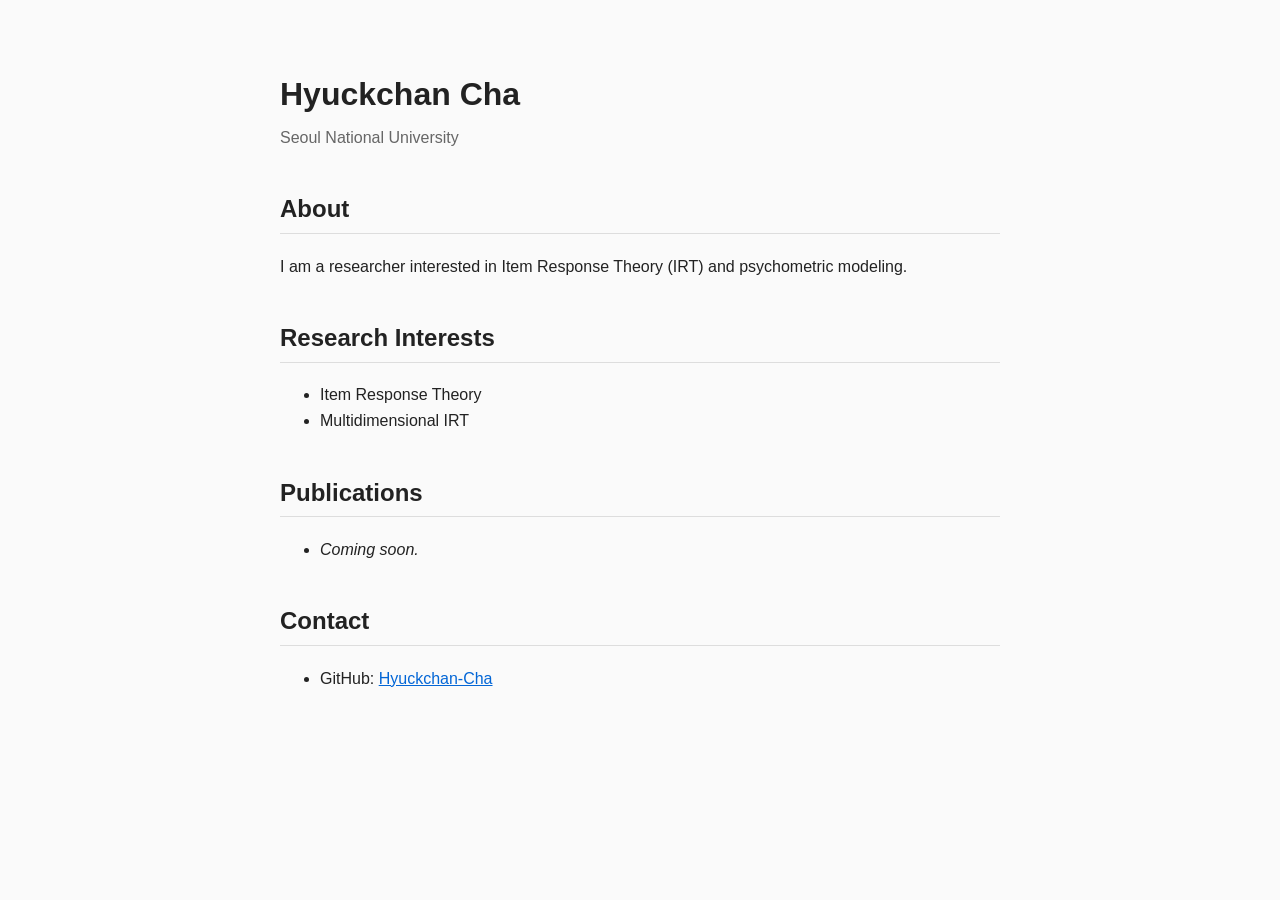
==== index.html @ 54b14a80 "Add first homepage" ====
<!DOCTYPE html>
<html lang="ko">
<head>
  <meta charset="UTF-8">
  <meta name="viewport" content="width=device-width, initial-scale=1.0">
  <title>Hyuckchan Cha</title>
  <link rel="stylesheet" href="style.css">
</head>
<body>
  <main>
    <header>
      <h1>Hyuckchan Cha</h1>
      <p class="affiliation">Seoul National University</p>
    </header>

    <section>
      <h2>About</h2>
      <p>
        <!-- TODO: 자기소개를 1~3문장으로 적어주세요 -->
        I am a researcher interested in Item Response Theory (IRT) and psychometric modeling.
      </p>
    </section>

    <section>
      <h2>Research Interests</h2>
      <ul>
        <li>Item Response Theory</li>
        <li>Multidimensional IRT</li>
        <!-- TODO: 관심 분야를 추가/수정하세요 -->
      </ul>
    </section>

    <section>
      <h2>Publications</h2>
      <ul>
        <!-- TODO: 논문을 아래 형식으로 추가하세요 -->
        <li><em>Coming soon.</em></li>
      </ul>
    </section>

    <section>
      <h2>Contact</h2>
      <ul>
        <li>GitHub: <a href="https://github.com/Hyuckchan-Cha">Hyuckchan-Cha</a></li>
        <!-- TODO: 공개해도 되는 연락처만 추가하세요 -->
      </ul>
    </section>
  </main>
</body>
</html>
---- style.css ----
body {
  margin: 0;
  background: #fafafa;
  color: #222;
  font-family: -apple-system, "Segoe UI", "Apple SD Gothic Neo", "Malgun Gothic", sans-serif;
  line-height: 1.6;
}

main {
  max-width: 720px;
  margin: 0 auto;
  padding: 48px 16px;
}

h1 {
  margin-bottom: 0;
}

.affiliation {
  margin-top: 4px;
  color: #666;
}

h2 {
  border-bottom: 1px solid #ddd;
  padding-bottom: 4px;
  margin-top: 40px;
}

a {
  color: #0366d6;
}
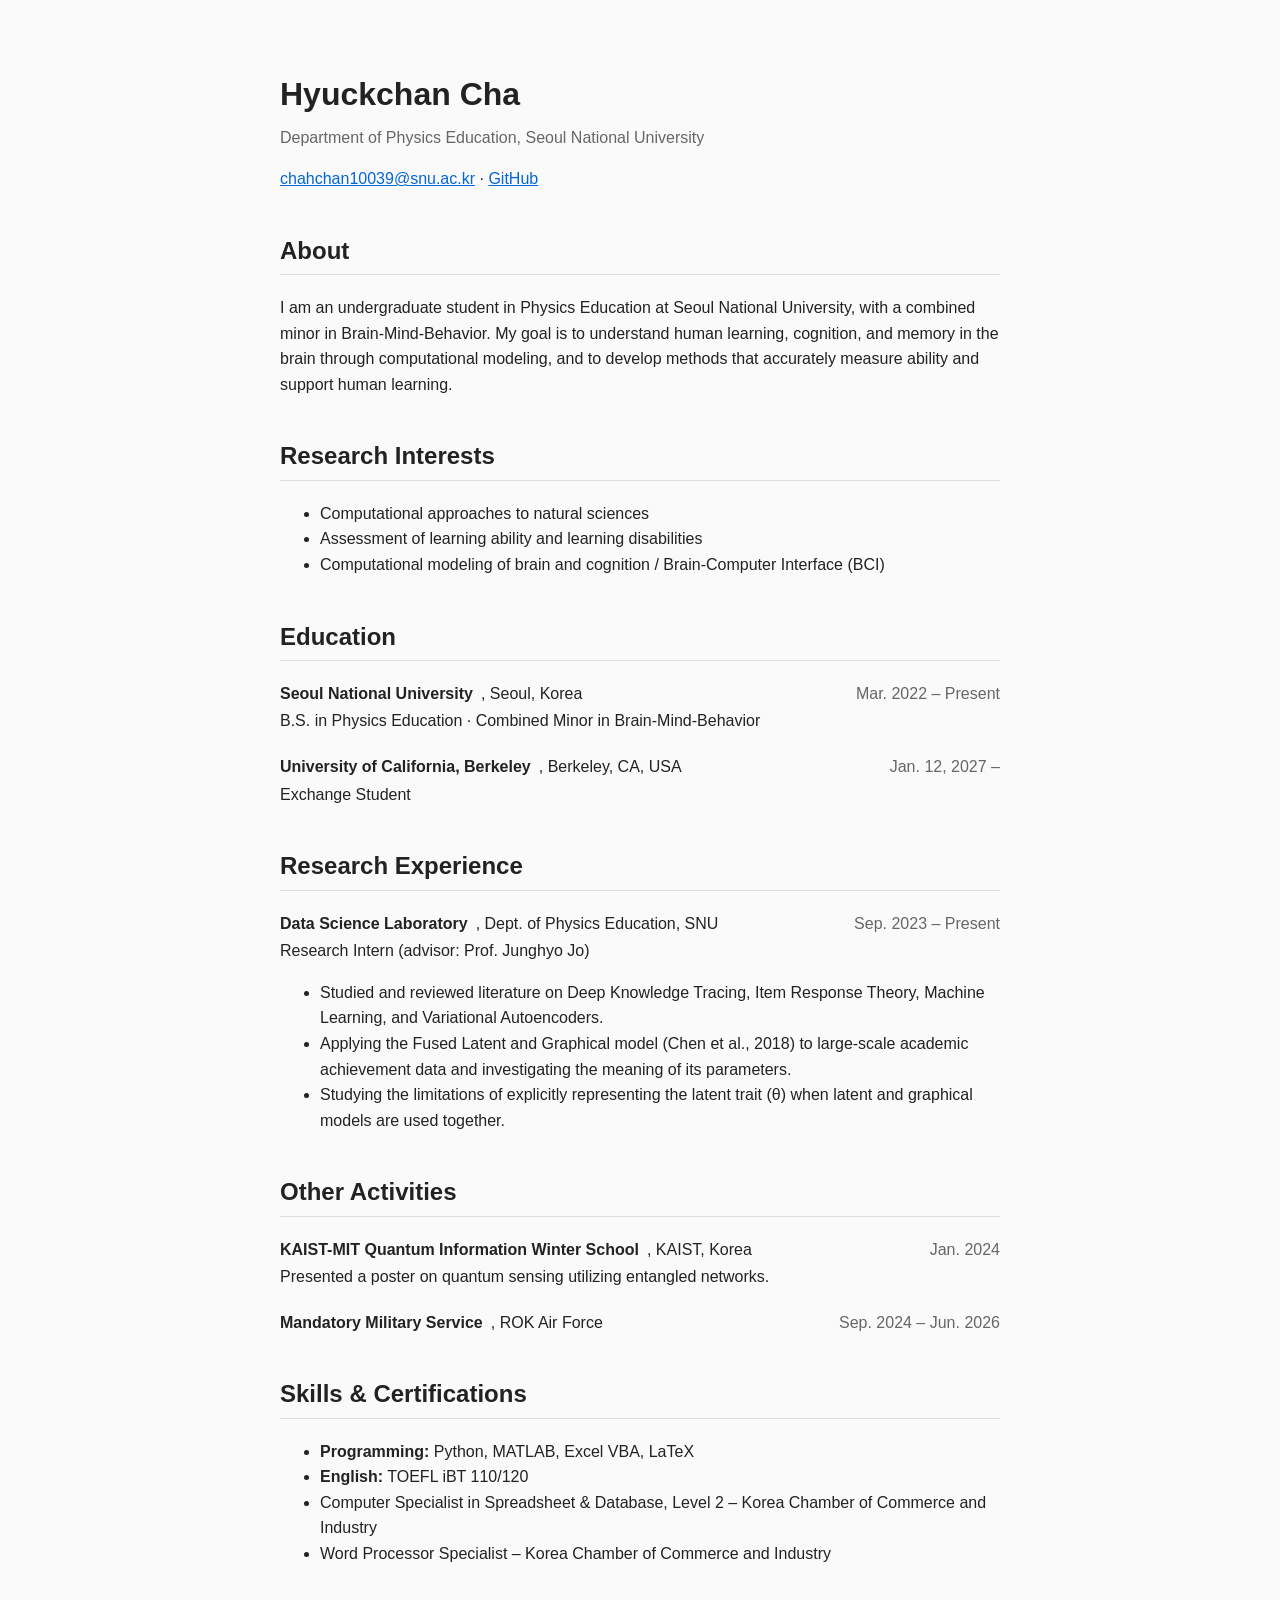
==== commit b097fce3: "Update homepage with CV content Co-Authored-By: Claude Opus 5.5 <noreply@anthropic.com>" ====
--- a/index.html
+++ b/index.html
@@ -1,5 +1,5 @@
 <!DOCTYPE html>
-<html lang="ko">
+<html lang="en">
 <head>
   <meta charset="UTF-8">
   <meta name="viewport" content="width=device-width, initial-scale=1.0">
@@ -10,39 +10,93 @@
   <main>
     <header>
       <h1>Hyuckchan Cha</h1>
-      <p class="affiliation">Seoul National University</p>
+      <p class="affiliation">Department of Physics Education, Seoul National University</p>
+      <p class="links">
+        <a href="mailto:chahchan10039@snu.ac.kr">chahchan10039@snu.ac.kr</a> ·
+        <a href="https://github.com/Hyuckchan-Cha">GitHub</a>
+      </p>
     </header>
 
     <section>
       <h2>About</h2>
       <p>
-        <!-- TODO: 자기소개를 1~3문장으로 적어주세요 -->
-        I am a researcher interested in Item Response Theory (IRT) and psychometric modeling.
+        I am an undergraduate student in Physics Education at Seoul National University,
+        with a combined minor in Brain-Mind-Behavior. My goal is to understand human learning,
+        cognition, and memory in the brain through computational modeling, and to develop
+        methods that accurately measure ability and support human learning.
       </p>
     </section>
 
     <section>
       <h2>Research Interests</h2>
       <ul>
-        <li>Item Response Theory</li>
-        <li>Multidimensional IRT</li>
-        <!-- TODO: 관심 분야를 추가/수정하세요 -->
+        <li>Computational approaches to natural sciences</li>
+        <li>Assessment of learning ability and learning disabilities</li>
+        <li>Computational modeling of brain and cognition / Brain-Computer Interface (BCI)</li>
       </ul>
     </section>
 
     <section>
-      <h2>Publications</h2>
-      <ul>
-        <!-- TODO: 논문을 아래 형식으로 추가하세요 -->
-        <li><em>Coming soon.</em></li>
-      </ul>
+      <h2>Education</h2>
+      <div class="entry">
+        <div class="entry-head">
+          <strong>Seoul National University</strong>, Seoul, Korea
+          <span class="date">Mar. 2022 – Present</span>
+        </div>
+        <p>B.S. in Physics Education · Combined Minor in Brain-Mind-Behavior</p>
+      </div>
+      <div class="entry">
+        <div class="entry-head">
+          <strong>University of California, Berkeley</strong>, Berkeley, CA, USA
+          <span class="date">Jan. 12, 2027 –</span>
+        </div>
+        <p>Exchange Student</p>
+      </div>
     </section>
 
     <section>
-      <h2>Contact</h2>
+      <h2>Research Experience</h2>
+      <div class="entry">
+        <div class="entry-head">
+          <strong>Data Science Laboratory</strong>, Dept. of Physics Education, SNU
+          <span class="date">Sep. 2023 – Present</span>
+        </div>
+        <p>Research Intern (advisor: Prof. Junghyo Jo)</p>
+        <ul>
+          <li>Studied and reviewed literature on Deep Knowledge Tracing, Item Response Theory,
+            Machine Learning, and Variational Autoencoders.</li>
+          <li>Applying the Fused Latent and Graphical model (Chen et al., 2018) to large-scale
+            academic achievement data and investigating the meaning of its parameters.</li>
+          <li>Studying the limitations of explicitly representing the latent trait (&theta;)
+            when latent and graphical models are used together.</li>
+        </ul>
+      </div>
+    </section>
+
+    <section>
+      <h2>Other Activities</h2>
+      <div class="entry">
+        <div class="entry-head">
+          <strong>KAIST-MIT Quantum Information Winter School</strong>, KAIST, Korea
+          <span class="date">Jan. 2024</span>
+        </div>
+        <p>Presented a poster on quantum sensing utilizing entangled networks.</p>
+      </div>
+      <div class="entry">
+        <div class="entry-head">
+          <strong>Mandatory Military Service</strong>, ROK Air Force
+          <span class="date">Sep. 2024 – Jun. 2026</span>
+        </div>
+      </div>
+    </section>
+
+    <section>
+      <h2>Skills &amp; Certifications</h2>
       <ul>
-        <li>GitHub: <a href="https://github.com/Hyuckchan-Cha">Hyuckchan-Cha</a></li>
-        <!-- TODO: 공개해도 되는 연락처만 추가하세요 -->
+        <li><strong>Programming:</strong> Python, MATLAB, Excel VBA, LaTeX</li>
+        <li><strong>English:</strong> TOEFL iBT 110/120</li>
+        <li>Computer Specialist in Spreadsheet &amp; Database, Level 2 – Korea Chamber of Commerce and Industry</li>
+        <li>Word Processor Specialist – Korea Chamber of Commerce and Industry</li>
       </ul>
     </section>
   </main>
--- a/style.css
+++ b/style.css
@@ -30,3 +30,27 @@
 a {
   color: #0366d6;
 }
+
+.links {
+  margin-top: 0;
+}
+
+.entry {
+  margin-bottom: 20px;
+}
+
+.entry-head {
+  display: flex;
+  flex-wrap: wrap;
+  gap: 0 8px;
+}
+
+.date {
+  margin-left: auto;
+  color: #666;
+  white-space: nowrap;
+}
+
+.entry p {
+  margin: 2px 0;
+}
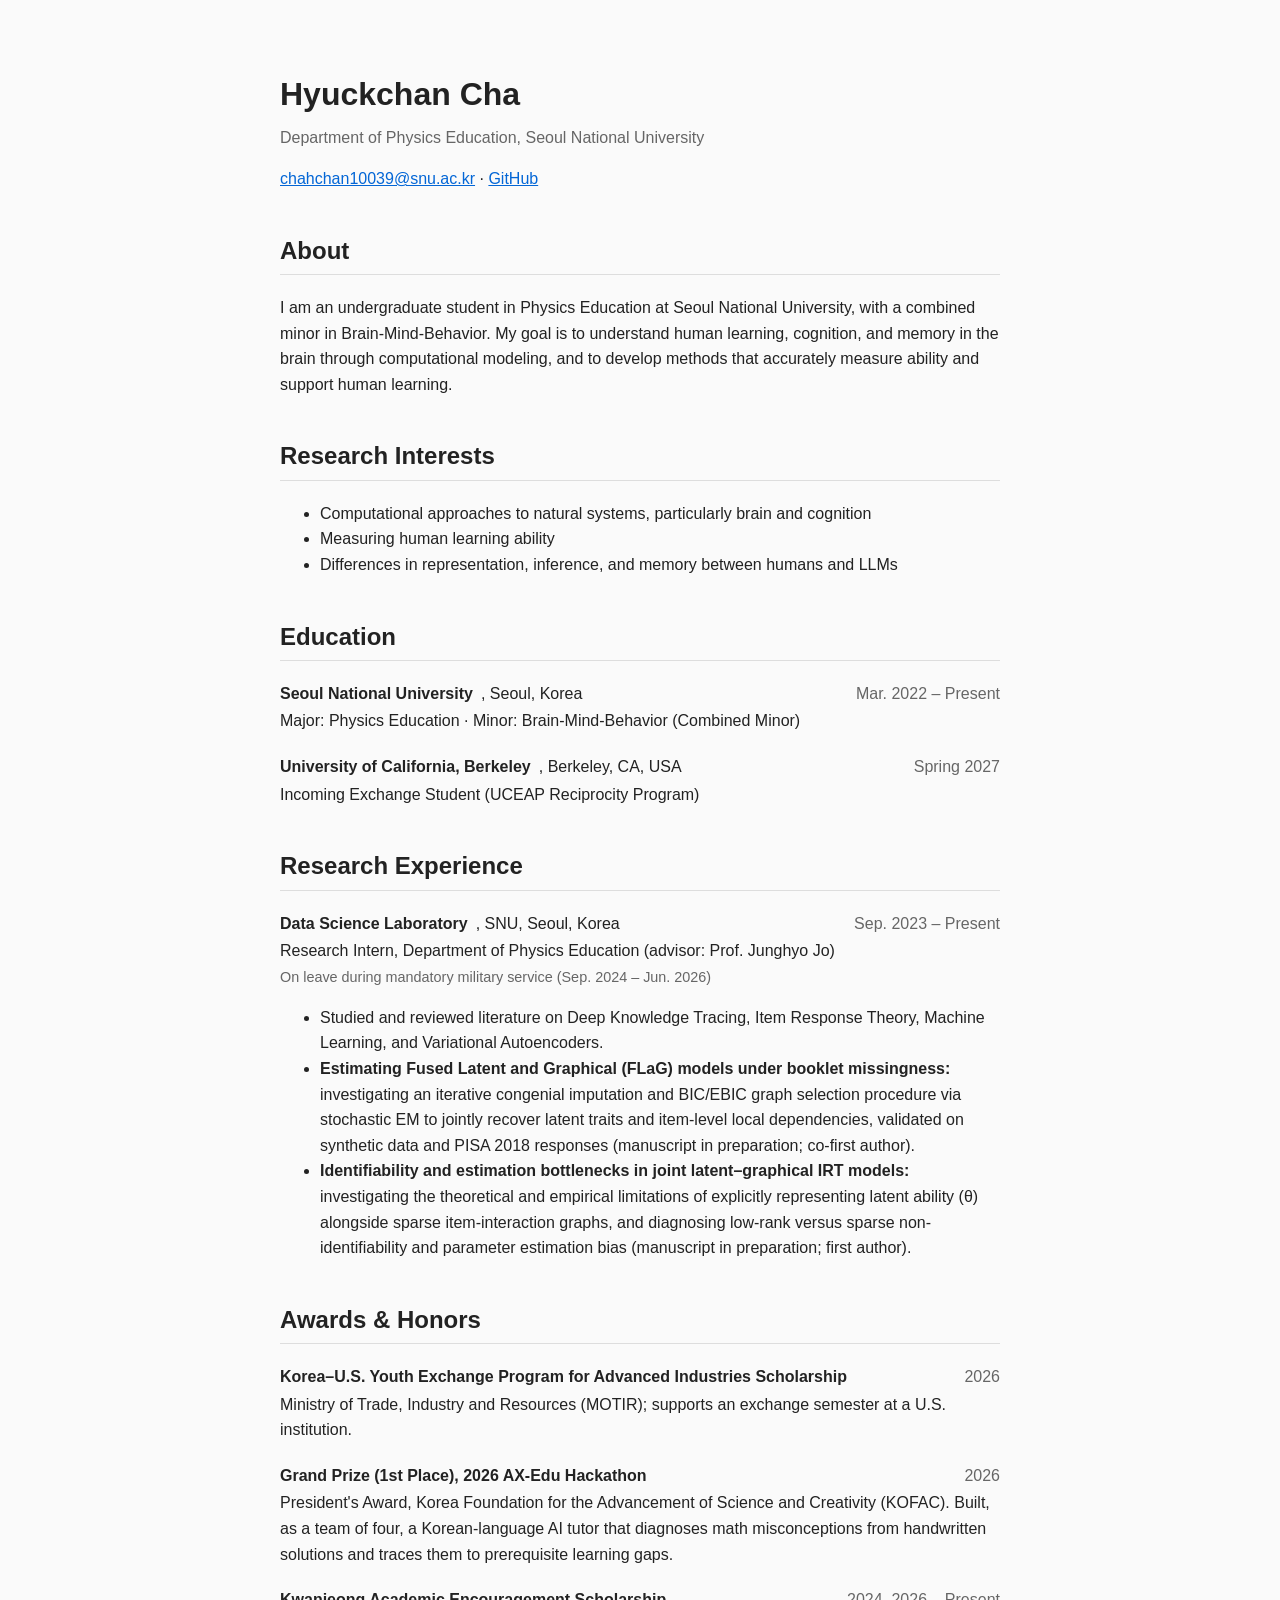
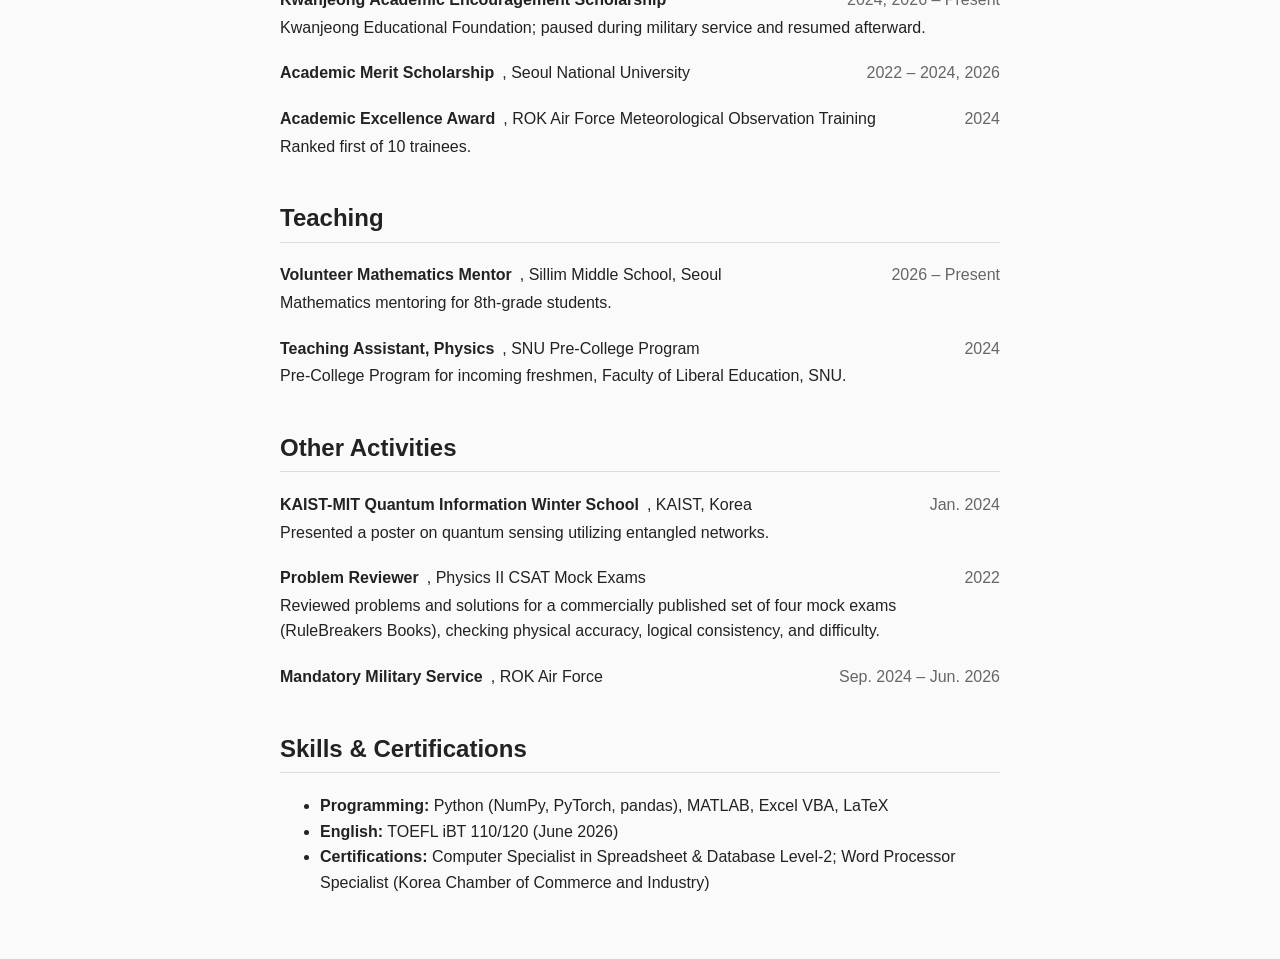
==== commit c540aff0: "Update homepage content from current CV Co-Authored-By: Claude Opus 5.5 <noreply@anthropic.com>" ====
--- a/index.html
+++ b/index.html
@@ -30,9 +30,9 @@
     <section>
       <h2>Research Interests</h2>
       <ul>
-        <li>Computational approaches to natural sciences</li>
-        <li>Assessment of learning ability and learning disabilities</li>
-        <li>Computational modeling of brain and cognition / Brain-Computer Interface (BCI)</li>
+        <li>Computational approaches to natural systems, particularly brain and cognition</li>
+        <li>Measuring human learning ability</li>
+        <li>Differences in representation, inference, and memory between humans and LLMs</li>
       </ul>
     </section>
 
@@ -43,14 +43,14 @@
           <strong>Seoul National University</strong>, Seoul, Korea
           <span class="date">Mar. 2022 – Present</span>
         </div>
-        <p>B.S. in Physics Education · Combined Minor in Brain-Mind-Behavior</p>
+        <p>Major: Physics Education · Minor: Brain-Mind-Behavior (Combined Minor)</p>
       </div>
       <div class="entry">
         <div class="entry-head">
           <strong>University of California, Berkeley</strong>, Berkeley, CA, USA
-          <span class="date">Jan. 12, 2027 –</span>
+          <span class="date">Spring 2027</span>
         </div>
-        <p>Exchange Student</p>
+        <p>Incoming Exchange Student (UCEAP Reciprocity Program)</p>
       </div>
     </section>
 
@@ -58,18 +58,81 @@
       <h2>Research Experience</h2>
       <div class="entry">
         <div class="entry-head">
-          <strong>Data Science Laboratory</strong>, Dept. of Physics Education, SNU
+          <strong>Data Science Laboratory</strong>, SNU, Seoul, Korea
           <span class="date">Sep. 2023 – Present</span>
         </div>
-        <p>Research Intern (advisor: Prof. Junghyo Jo)</p>
+        <p>Research Intern, Department of Physics Education (advisor: Prof. Junghyo Jo)</p>
+        <p class="note">On leave during mandatory military service (Sep. 2024 – Jun. 2026)</p>
         <ul>
           <li>Studied and reviewed literature on Deep Knowledge Tracing, Item Response Theory,
             Machine Learning, and Variational Autoencoders.</li>
-          <li>Applying the Fused Latent and Graphical model (Chen et al., 2018) to large-scale
-            academic achievement data and investigating the meaning of its parameters.</li>
-          <li>Studying the limitations of explicitly representing the latent trait (&theta;)
-            when latent and graphical models are used together.</li>
+          <li><strong>Estimating Fused Latent and Graphical (FLaG) models under booklet missingness:</strong>
+            investigating an iterative congenial imputation and BIC/EBIC graph selection procedure via
+            stochastic EM to jointly recover latent traits and item-level local dependencies, validated
+            on synthetic data and PISA 2018 responses (manuscript in preparation; co-first author).</li>
+          <li><strong>Identifiability and estimation bottlenecks in joint latent–graphical IRT models:</strong>
+            investigating the theoretical and empirical limitations of explicitly representing latent
+            ability (&theta;) alongside sparse item-interaction graphs, and diagnosing low-rank versus
+            sparse non-identifiability and parameter estimation bias (manuscript in preparation; first author).</li>
         </ul>
+      </div>
+    </section>
+
+    <section>
+      <h2>Awards &amp; Honors</h2>
+      <div class="entry">
+        <div class="entry-head">
+          <strong>Korea–U.S. Youth Exchange Program for Advanced Industries Scholarship</strong>
+          <span class="date">2026</span>
+        </div>
+        <p>Ministry of Trade, Industry and Resources (MOTIR); supports an exchange semester at a U.S. institution.</p>
+      </div>
+      <div class="entry">
+        <div class="entry-head">
+          <strong>Grand Prize (1st Place), 2026 AX-Edu Hackathon</strong>
+          <span class="date">2026</span>
+        </div>
+        <p>President's Award, Korea Foundation for the Advancement of Science and Creativity (KOFAC).
+          Built, as a team of four, a Korean-language AI tutor that diagnoses math misconceptions
+          from handwritten solutions and traces them to prerequisite learning gaps.</p>
+      </div>
+      <div class="entry">
+        <div class="entry-head">
+          <strong>Kwanjeong Academic Encouragement Scholarship</strong>
+          <span class="date">2024, 2026 – Present</span>
+        </div>
+        <p>Kwanjeong Educational Foundation; paused during military service and resumed afterward.</p>
+      </div>
+      <div class="entry">
+        <div class="entry-head">
+          <strong>Academic Merit Scholarship</strong>, Seoul National University
+          <span class="date">2022 – 2024, 2026</span>
+        </div>
+      </div>
+      <div class="entry">
+        <div class="entry-head">
+          <strong>Academic Excellence Award</strong>, ROK Air Force Meteorological Observation Training
+          <span class="date">2024</span>
+        </div>
+        <p>Ranked first of 10 trainees.</p>
+      </div>
+    </section>
+
+    <section>
+      <h2>Teaching</h2>
+      <div class="entry">
+        <div class="entry-head">
+          <strong>Volunteer Mathematics Mentor</strong>, Sillim Middle School, Seoul
+          <span class="date">2026 – Present</span>
+        </div>
+        <p>Mathematics mentoring for 8th-grade students.</p>
+      </div>
+      <div class="entry">
+        <div class="entry-head">
+          <strong>Teaching Assistant, Physics</strong>, SNU Pre-College Program
+          <span class="date">2024</span>
+        </div>
+        <p>Pre-College Program for incoming freshmen, Faculty of Liberal Education, SNU.</p>
       </div>
     </section>
 
@@ -84,6 +147,14 @@
       </div>
       <div class="entry">
         <div class="entry-head">
+          <strong>Problem Reviewer</strong>, Physics II CSAT Mock Exams
+          <span class="date">2022</span>
+        </div>
+        <p>Reviewed problems and solutions for a commercially published set of four mock exams
+          (RuleBreakers Books), checking physical accuracy, logical consistency, and difficulty.</p>
+      </div>
+      <div class="entry">
+        <div class="entry-head">
           <strong>Mandatory Military Service</strong>, ROK Air Force
           <span class="date">Sep. 2024 – Jun. 2026</span>
         </div>
@@ -93,10 +164,10 @@
     <section>
       <h2>Skills &amp; Certifications</h2>
       <ul>
-        <li><strong>Programming:</strong> Python, MATLAB, Excel VBA, LaTeX</li>
-        <li><strong>English:</strong> TOEFL iBT 110/120</li>
-        <li>Computer Specialist in Spreadsheet &amp; Database, Level 2 – Korea Chamber of Commerce and Industry</li>
-        <li>Word Processor Specialist – Korea Chamber of Commerce and Industry</li>
+        <li><strong>Programming:</strong> Python (NumPy, PyTorch, pandas), MATLAB, Excel VBA, LaTeX</li>
+        <li><strong>English:</strong> TOEFL iBT 110/120 (June 2026)</li>
+        <li><strong>Certifications:</strong> Computer Specialist in Spreadsheet &amp; Database Level-2;
+          Word Processor Specialist (Korea Chamber of Commerce and Industry)</li>
       </ul>
     </section>
   </main>
--- a/style.css
+++ b/style.css
@@ -54,3 +54,8 @@
 .entry p {
   margin: 2px 0;
 }
+
+.entry .note {
+  color: #666;
+  font-size: 0.9em;
+}
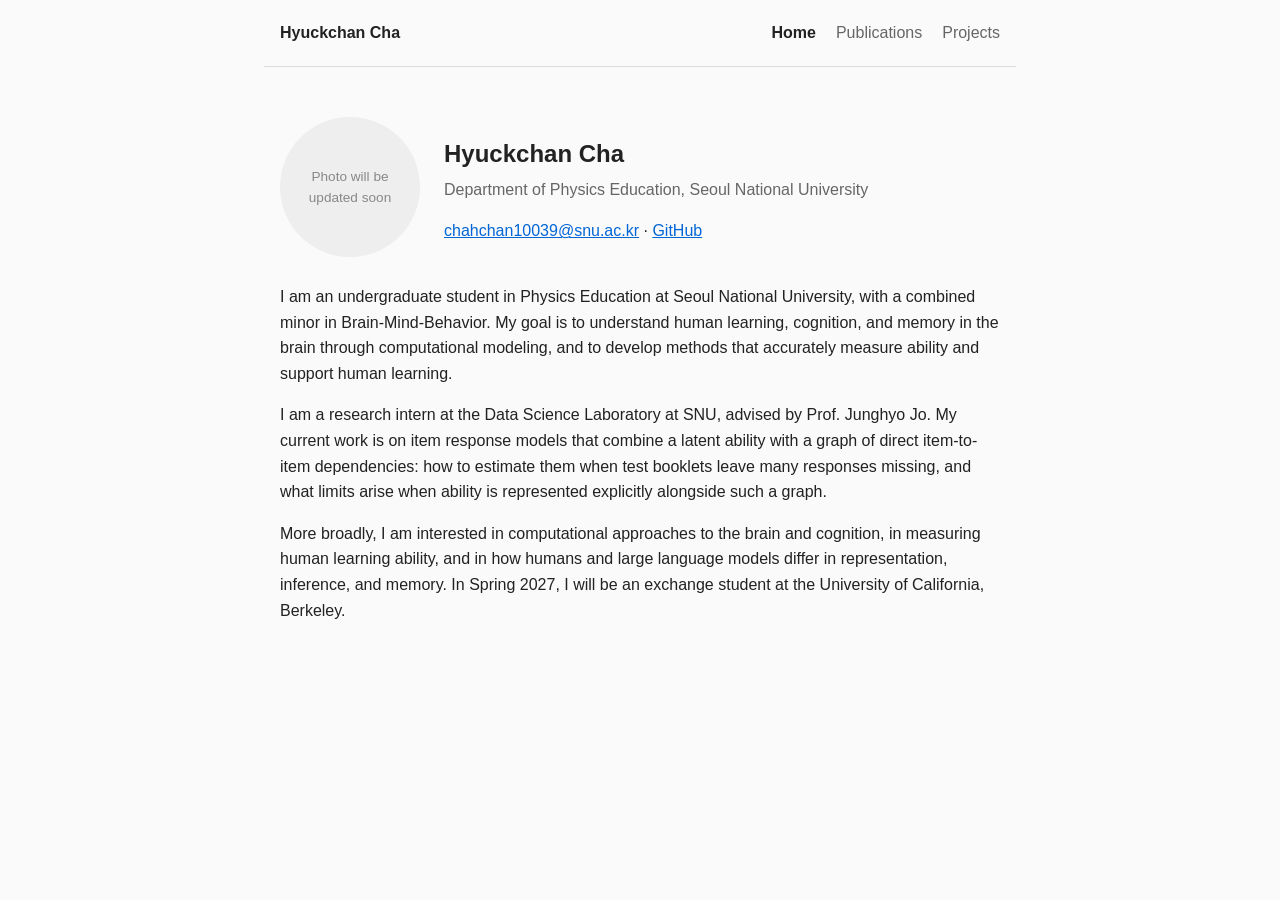
==== commit 863c15d7: "Split homepage into Home, Publications and Projects pages Co-Authored-By: Claude Opus 5.5 <noreply@a" ====
--- a/index.html
+++ b/index.html
@@ -7,168 +7,51 @@
   <link rel="stylesheet" href="style.css">
 </head>
 <body>
+  <nav class="site-nav">
+    <a class="site-name" href="index.html">Hyuckchan Cha</a>
+    <div class="menu">
+      <a href="index.html" class="active">Home</a>
+      <a href="publications.html">Publications</a>
+      <a href="projects.html">Projects</a>
+    </div>
+  </nav>
+
   <main>
-    <header>
-      <h1>Hyuckchan Cha</h1>
-      <p class="affiliation">Department of Physics Education, Seoul National University</p>
-      <p class="links">
-        <a href="mailto:chahchan10039@snu.ac.kr">chahchan10039@snu.ac.kr</a> ·
-        <a href="https://github.com/Hyuckchan-Cha">GitHub</a>
-      </p>
-    </header>
+    <section class="intro">
+      <!-- To add a photo: put photo.jpg in this folder and replace the div below with
+           <img class="photo" src="photo.jpg" alt="Hyuckchan Cha"> -->
+      <div class="photo photo-placeholder">Photo will be<br>updated soon</div>
+
+      <div>
+        <h1>Hyuckchan Cha</h1>
+        <p class="affiliation">Department of Physics Education, Seoul National University</p>
+        <p class="links">
+          <a href="mailto:chahchan10039@snu.ac.kr">chahchan10039@snu.ac.kr</a> ·
+          <a href="https://github.com/Hyuckchan-Cha">GitHub</a>
+        </p>
+      </div>
+    </section>
 
     <section>
-      <h2>About</h2>
       <p>
         I am an undergraduate student in Physics Education at Seoul National University,
         with a combined minor in Brain-Mind-Behavior. My goal is to understand human learning,
         cognition, and memory in the brain through computational modeling, and to develop
         methods that accurately measure ability and support human learning.
       </p>
-    </section>
-
-    <section>
-      <h2>Research Interests</h2>
-      <ul>
-        <li>Computational approaches to natural systems, particularly brain and cognition</li>
-        <li>Measuring human learning ability</li>
-        <li>Differences in representation, inference, and memory between humans and LLMs</li>
-      </ul>
-    </section>
-
-    <section>
-      <h2>Education</h2>
-      <div class="entry">
-        <div class="entry-head">
-          <strong>Seoul National University</strong>, Seoul, Korea
-          <span class="date">Mar. 2022 – Present</span>
-        </div>
-        <p>Major: Physics Education · Minor: Brain-Mind-Behavior (Combined Minor)</p>
-      </div>
-      <div class="entry">
-        <div class="entry-head">
-          <strong>University of California, Berkeley</strong>, Berkeley, CA, USA
-          <span class="date">Spring 2027</span>
-        </div>
-        <p>Incoming Exchange Student (UCEAP Reciprocity Program)</p>
-      </div>
-    </section>
-
-    <section>
-      <h2>Research Experience</h2>
-      <div class="entry">
-        <div class="entry-head">
-          <strong>Data Science Laboratory</strong>, SNU, Seoul, Korea
-          <span class="date">Sep. 2023 – Present</span>
-        </div>
-        <p>Research Intern, Department of Physics Education (advisor: Prof. Junghyo Jo)</p>
-        <p class="note">On leave during mandatory military service (Sep. 2024 – Jun. 2026)</p>
-        <ul>
-          <li>Studied and reviewed literature on Deep Knowledge Tracing, Item Response Theory,
-            Machine Learning, and Variational Autoencoders.</li>
-          <li><strong>Estimating Fused Latent and Graphical (FLaG) models under booklet missingness:</strong>
-            investigating an iterative congenial imputation and BIC/EBIC graph selection procedure via
-            stochastic EM to jointly recover latent traits and item-level local dependencies, validated
-            on synthetic data and PISA 2018 responses (manuscript in preparation; co-first author).</li>
-          <li><strong>Identifiability and estimation bottlenecks in joint latent–graphical IRT models:</strong>
-            investigating the theoretical and empirical limitations of explicitly representing latent
-            ability (&theta;) alongside sparse item-interaction graphs, and diagnosing low-rank versus
-            sparse non-identifiability and parameter estimation bias (manuscript in preparation; first author).</li>
-        </ul>
-      </div>
-    </section>
-
-    <section>
-      <h2>Awards &amp; Honors</h2>
-      <div class="entry">
-        <div class="entry-head">
-          <strong>Korea–U.S. Youth Exchange Program for Advanced Industries Scholarship</strong>
-          <span class="date">2026</span>
-        </div>
-        <p>Ministry of Trade, Industry and Resources (MOTIR); supports an exchange semester at a U.S. institution.</p>
-      </div>
-      <div class="entry">
-        <div class="entry-head">
-          <strong>Grand Prize (1st Place), 2026 AX-Edu Hackathon</strong>
-          <span class="date">2026</span>
-        </div>
-        <p>President's Award, Korea Foundation for the Advancement of Science and Creativity (KOFAC).
-          Built, as a team of four, a Korean-language AI tutor that diagnoses math misconceptions
-          from handwritten solutions and traces them to prerequisite learning gaps.</p>
-      </div>
-      <div class="entry">
-        <div class="entry-head">
-          <strong>Kwanjeong Academic Encouragement Scholarship</strong>
-          <span class="date">2024, 2026 – Present</span>
-        </div>
-        <p>Kwanjeong Educational Foundation; paused during military service and resumed afterward.</p>
-      </div>
-      <div class="entry">
-        <div class="entry-head">
-          <strong>Academic Merit Scholarship</strong>, Seoul National University
-          <span class="date">2022 – 2024, 2026</span>
-        </div>
-      </div>
-      <div class="entry">
-        <div class="entry-head">
-          <strong>Academic Excellence Award</strong>, ROK Air Force Meteorological Observation Training
-          <span class="date">2024</span>
-        </div>
-        <p>Ranked first of 10 trainees.</p>
-      </div>
-    </section>
-
-    <section>
-      <h2>Teaching</h2>
-      <div class="entry">
-        <div class="entry-head">
-          <strong>Volunteer Mathematics Mentor</strong>, Sillim Middle School, Seoul
-          <span class="date">2026 – Present</span>
-        </div>
-        <p>Mathematics mentoring for 8th-grade students.</p>
-      </div>
-      <div class="entry">
-        <div class="entry-head">
-          <strong>Teaching Assistant, Physics</strong>, SNU Pre-College Program
-          <span class="date">2024</span>
-        </div>
-        <p>Pre-College Program for incoming freshmen, Faculty of Liberal Education, SNU.</p>
-      </div>
-    </section>
-
-    <section>
-      <h2>Other Activities</h2>
-      <div class="entry">
-        <div class="entry-head">
-          <strong>KAIST-MIT Quantum Information Winter School</strong>, KAIST, Korea
-          <span class="date">Jan. 2024</span>
-        </div>
-        <p>Presented a poster on quantum sensing utilizing entangled networks.</p>
-      </div>
-      <div class="entry">
-        <div class="entry-head">
-          <strong>Problem Reviewer</strong>, Physics II CSAT Mock Exams
-          <span class="date">2022</span>
-        </div>
-        <p>Reviewed problems and solutions for a commercially published set of four mock exams
-          (RuleBreakers Books), checking physical accuracy, logical consistency, and difficulty.</p>
-      </div>
-      <div class="entry">
-        <div class="entry-head">
-          <strong>Mandatory Military Service</strong>, ROK Air Force
-          <span class="date">Sep. 2024 – Jun. 2026</span>
-        </div>
-      </div>
-    </section>
-
-    <section>
-      <h2>Skills &amp; Certifications</h2>
-      <ul>
-        <li><strong>Programming:</strong> Python (NumPy, PyTorch, pandas), MATLAB, Excel VBA, LaTeX</li>
-        <li><strong>English:</strong> TOEFL iBT 110/120 (June 2026)</li>
-        <li><strong>Certifications:</strong> Computer Specialist in Spreadsheet &amp; Database Level-2;
-          Word Processor Specialist (Korea Chamber of Commerce and Industry)</li>
-      </ul>
+      <p>
+        I am a research intern at the Data Science Laboratory at SNU, advised by
+        Prof. Junghyo Jo. My current work is on item response models that combine a latent
+        ability with a graph of direct item-to-item dependencies: how to estimate them when
+        test booklets leave many responses missing, and what limits arise when ability is
+        represented explicitly alongside such a graph.
+      </p>
+      <p>
+        More broadly, I am interested in computational approaches to the brain and cognition,
+        in measuring human learning ability, and in how humans and large language models
+        differ in representation, inference, and memory. In Spring 2027, I will be an exchange
+        student at the University of California, Berkeley.
+      </p>
     </section>
   </main>
 </body>
--- a/style.css
+++ b/style.css
@@ -21,12 +21,6 @@
   color: #666;
 }
 
-h2 {
-  border-bottom: 1px solid #ddd;
-  padding-bottom: 4px;
-  margin-top: 40px;
-}
-
 a {
   color: #0366d6;
 }
@@ -35,27 +29,71 @@
   margin-top: 0;
 }
 
-.entry {
-  margin-bottom: 20px;
+/* Top menu */
+.site-nav {
+  max-width: 720px;
+  margin: 0 auto;
+  padding: 20px 16px;
+  display: flex;
+  flex-wrap: wrap;
+  align-items: center;
+  justify-content: space-between;
+  gap: 8px 24px;
+  border-bottom: 1px solid #ddd;
 }
 
-.entry-head {
+.site-name {
+  font-weight: 600;
+  color: #222;
+  text-decoration: none;
+}
+
+.menu {
+  display: flex;
+  gap: 20px;
+}
+
+.menu a {
+  color: #666;
+  text-decoration: none;
+}
+
+.menu a:hover,
+.menu a.active {
+  color: #222;
+}
+
+.menu a.active {
+  font-weight: 600;
+}
+
+/* Home: photo next to name */
+.intro {
   display: flex;
   flex-wrap: wrap;
-  gap: 0 8px;
+  align-items: center;
+  gap: 24px;
+  margin-bottom: 24px;
 }
 
-.date {
-  margin-left: auto;
-  color: #666;
-  white-space: nowrap;
+.photo {
+  width: 140px;
+  height: 140px;
+  border-radius: 50%;
+  object-fit: cover;
+  flex-shrink: 0;
 }
 
-.entry p {
-  margin: 2px 0;
+.photo-placeholder {
+  display: flex;
+  align-items: center;
+  justify-content: center;
+  text-align: center;
+  background: #eee;
+  color: #888;
+  font-size: 0.85em;
 }
 
-.entry .note {
-  color: #666;
-  font-size: 0.9em;
+.placeholder {
+  color: #888;
 }
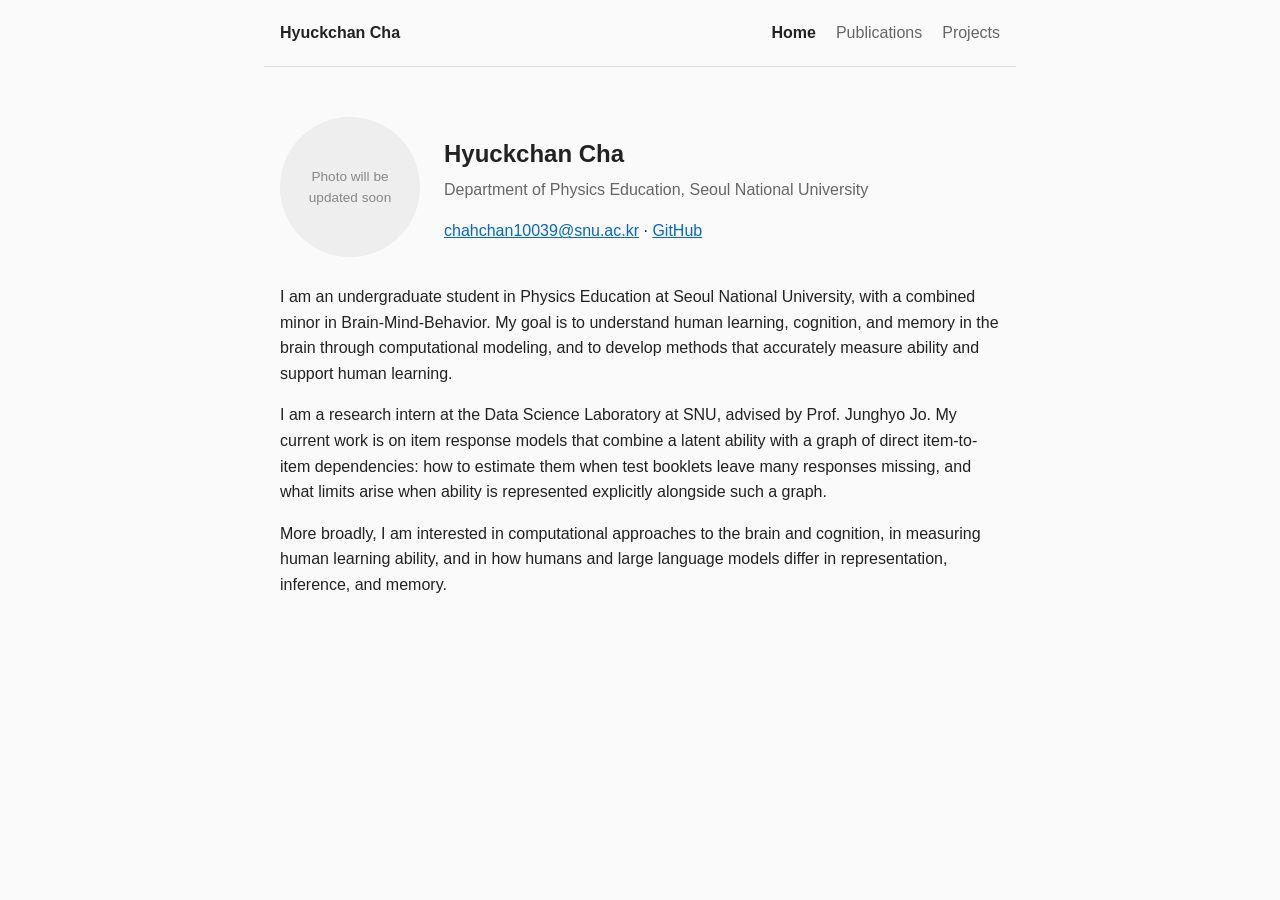
==== commit b361ce9f: "Remove exchange sentence from Home Co-Authored-By: Claude Opus 5.5 <noreply@anthropic.com>" ====
--- a/index.html
+++ b/index.html
@@ -4,7 +4,7 @@
   <meta charset="UTF-8">
   <meta name="viewport" content="width=device-width, initial-scale=1.0">
   <title>Hyuckchan Cha</title>
-  <link rel="stylesheet" href="style.css">
+  <link rel="stylesheet" href="style.css?v=2">
 </head>
 <body>
   <nav class="site-nav">
@@ -49,8 +49,7 @@
       <p>
         More broadly, I am interested in computational approaches to the brain and cognition,
         in measuring human learning ability, and in how humans and large language models
-        differ in representation, inference, and memory. In Spring 2027, I will be an exchange
-        student at the University of California, Berkeley.
+        differ in representation, inference, and memory.
       </p>
     </section>
   </main>
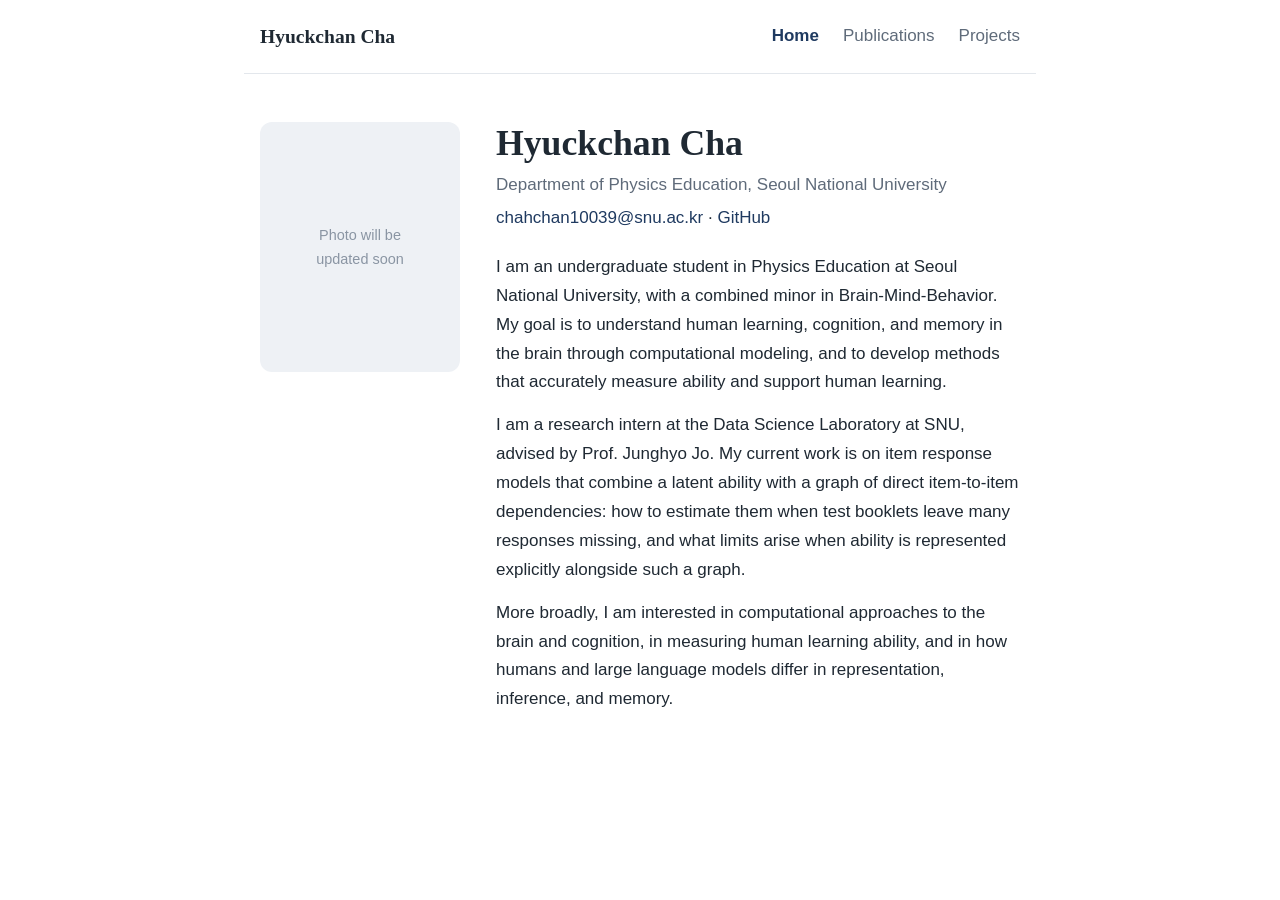
==== commit e5ba8cb2: "Redesign: navy accents, auto dark mode, serif headings, larger photo Co-Authored-By: Claude Opus 5.5" ====
--- a/index.html
+++ b/index.html
@@ -4,7 +4,7 @@
   <meta charset="UTF-8">
   <meta name="viewport" content="width=device-width, initial-scale=1.0">
   <title>Hyuckchan Cha</title>
-  <link rel="stylesheet" href="style.css?v=2">
+  <link rel="stylesheet" href="style.css?v=3">
 </head>
 <body>
   <nav class="site-nav">
@@ -17,40 +17,40 @@
   </nav>
 
   <main>
-    <section class="intro">
+    <section class="profile">
       <!-- To add a photo: put photo.jpg in this folder and replace the div below with
            <img class="photo" src="photo.jpg" alt="Hyuckchan Cha"> -->
       <div class="photo photo-placeholder">Photo will be<br>updated soon</div>
 
-      <div>
+      <div class="profile-text">
         <h1>Hyuckchan Cha</h1>
         <p class="affiliation">Department of Physics Education, Seoul National University</p>
         <p class="links">
           <a href="mailto:chahchan10039@snu.ac.kr">chahchan10039@snu.ac.kr</a> ·
           <a href="https://github.com/Hyuckchan-Cha">GitHub</a>
         </p>
+
+        <div class="bio">
+          <p>
+            I am an undergraduate student in Physics Education at Seoul National University,
+            with a combined minor in Brain-Mind-Behavior. My goal is to understand human learning,
+            cognition, and memory in the brain through computational modeling, and to develop
+            methods that accurately measure ability and support human learning.
+          </p>
+          <p>
+            I am a research intern at the Data Science Laboratory at SNU, advised by
+            Prof. Junghyo Jo. My current work is on item response models that combine a latent
+            ability with a graph of direct item-to-item dependencies: how to estimate them when
+            test booklets leave many responses missing, and what limits arise when ability is
+            represented explicitly alongside such a graph.
+          </p>
+          <p>
+            More broadly, I am interested in computational approaches to the brain and cognition,
+            in measuring human learning ability, and in how humans and large language models
+            differ in representation, inference, and memory.
+          </p>
+        </div>
       </div>
-    </section>
-
-    <section>
-      <p>
-        I am an undergraduate student in Physics Education at Seoul National University,
-        with a combined minor in Brain-Mind-Behavior. My goal is to understand human learning,
-        cognition, and memory in the brain through computational modeling, and to develop
-        methods that accurately measure ability and support human learning.
-      </p>
-      <p>
-        I am a research intern at the Data Science Laboratory at SNU, advised by
-        Prof. Junghyo Jo. My current work is on item response models that combine a latent
-        ability with a graph of direct item-to-item dependencies: how to estimate them when
-        test booklets leave many responses missing, and what limits arise when ability is
-        represented explicitly alongside such a graph.
-      </p>
-      <p>
-        More broadly, I am interested in computational approaches to the brain and cognition,
-        in measuring human learning ability, and in how humans and large language models
-        differ in representation, inference, and memory.
-      </p>
     </section>
   </main>
 </body>
--- a/style.css
+++ b/style.css
@@ -1,37 +1,73 @@
+/* Colors: light by default, dark when the visitor's device uses dark mode */
+:root {
+  --bg: #ffffff;
+  --text: #1f2933;
+  --muted: #5f6b7a;
+  --accent: #1f3a60;
+  --accent-hover: #2f5a94;
+  --border: #e3e7ec;
+  --placeholder-bg: #eef1f5;
+  --placeholder-text: #8a95a3;
+}
+
+@media (prefers-color-scheme: dark) {
+  :root {
+    --bg: #111821;
+    --text: #e4e8ee;
+    --muted: #9aa5b3;
+    --accent: #8fb4e8;
+    --accent-hover: #b5cff2;
+    --border: #2a3542;
+    --placeholder-bg: #1c2632;
+    --placeholder-text: #6f7c8c;
+  }
+}
+
 body {
   margin: 0;
-  background: #fafafa;
-  color: #222;
+  background: var(--bg);
+  color: var(--text);
   font-family: -apple-system, "Segoe UI", "Apple SD Gothic Neo", "Malgun Gothic", sans-serif;
-  line-height: 1.6;
+  font-size: 17px;
+  line-height: 1.7;
+}
+
+h1 {
+  margin: 0;
+  font-family: Georgia, "Times New Roman", "Nanum Myeongjo", serif;
+  font-size: 2.1em;
+  font-weight: 600;
+  line-height: 1.2;
 }
 
 main {
-  max-width: 720px;
+  max-width: 760px;
   margin: 0 auto;
-  padding: 48px 16px;
+  padding: 48px 16px 64px;
 }
 
-h1 {
-  margin-bottom: 0;
+a {
+  color: var(--accent);
+  text-decoration: none;
+}
+
+a:hover {
+  color: var(--accent-hover);
+  text-decoration: underline;
 }
 
 .affiliation {
-  margin-top: 4px;
-  color: #666;
-}
-
-a {
-  color: #0366d6;
+  margin: 6px 0 0;
+  color: var(--muted);
 }
 
 .links {
-  margin-top: 0;
+  margin: 4px 0 0;
 }
 
 /* Top menu */
 .site-nav {
-  max-width: 720px;
+  max-width: 760px;
   margin: 0 auto;
   padding: 20px 16px;
   display: flex;
@@ -39,47 +75,64 @@
   align-items: center;
   justify-content: space-between;
   gap: 8px 24px;
-  border-bottom: 1px solid #ddd;
+  border-bottom: 1px solid var(--border);
 }
 
 .site-name {
+  font-family: Georgia, "Times New Roman", "Nanum Myeongjo", serif;
+  font-size: 1.15em;
   font-weight: 600;
-  color: #222;
+  color: var(--text);
+}
+
+.site-name:hover {
+  color: var(--text);
   text-decoration: none;
 }
 
 .menu {
   display: flex;
-  gap: 20px;
+  gap: 24px;
 }
 
 .menu a {
-  color: #666;
+  color: var(--muted);
+}
+
+.menu a:hover {
+  color: var(--accent);
   text-decoration: none;
 }
 
-.menu a:hover,
 .menu a.active {
-  color: #222;
-}
-
-.menu a.active {
+  color: var(--accent);
   font-weight: 600;
 }
 
-/* Home: photo next to name */
-.intro {
+/* Home: photo on the left, name and bio on the right; stacked on narrow screens */
+.profile {
   display: flex;
-  flex-wrap: wrap;
-  align-items: center;
-  gap: 24px;
-  margin-bottom: 24px;
+  align-items: flex-start;
+  gap: 36px;
+}
+
+.profile-text {
+  flex: 1;
+  min-width: 0;
+}
+
+.bio {
+  margin-top: 20px;
+}
+
+.bio p {
+  margin: 0 0 14px;
 }
 
 .photo {
-  width: 140px;
-  height: 140px;
-  border-radius: 50%;
+  width: 200px;
+  height: 250px;
+  border-radius: 12px;
   object-fit: cover;
   flex-shrink: 0;
 }
@@ -89,11 +142,23 @@
   align-items: center;
   justify-content: center;
   text-align: center;
-  background: #eee;
-  color: #888;
+  background: var(--placeholder-bg);
+  color: var(--placeholder-text);
   font-size: 0.85em;
 }
 
+@media (max-width: 640px) {
+  .profile {
+    flex-direction: column;
+    gap: 20px;
+  }
+
+  .photo {
+    width: 160px;
+    height: 200px;
+  }
+}
+
 .placeholder {
-  color: #888;
+  color: var(--muted);
 }
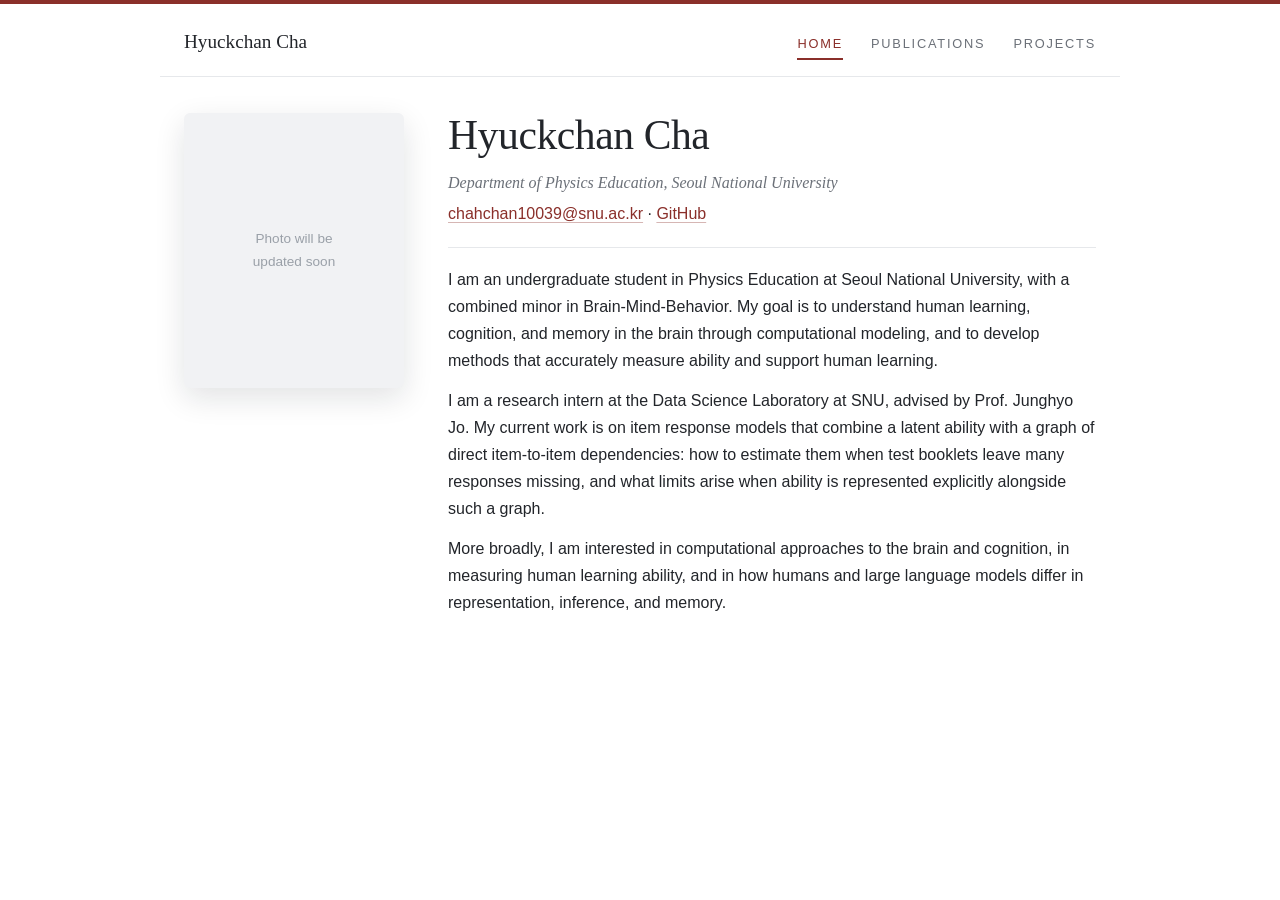
==== commit cc59e2fd: "Redesign: white background, accent top bar, wider one-screen layout Co-Authored-By: Claude Opus 5.5 " ====
--- a/index.html
+++ b/index.html
@@ -4,7 +4,7 @@
   <meta charset="UTF-8">
   <meta name="viewport" content="width=device-width, initial-scale=1.0">
   <title>Hyuckchan Cha</title>
-  <link rel="stylesheet" href="style.css?v=3">
+  <link rel="stylesheet" href="style.css?v=4">
 </head>
 <body>
   <nav class="site-nav">
--- a/style.css
+++ b/style.css
@@ -1,25 +1,25 @@
 /* Colors: light by default, dark when the visitor's device uses dark mode */
 :root {
   --bg: #ffffff;
-  --text: #1f2933;
-  --muted: #5f6b7a;
-  --accent: #1f3a60;
-  --accent-hover: #2f5a94;
-  --border: #e3e7ec;
-  --placeholder-bg: #eef1f5;
-  --placeholder-text: #8a95a3;
+  --text: #22252a;
+  --muted: #6b7078;
+  --accent: #8a2f2a;
+  --border: #e6e8eb;
+  --placeholder-bg: #f1f2f4;
+  --placeholder-text: #9aa0a8;
+  --shadow: 0 10px 30px rgba(20, 24, 32, 0.12);
 }
 
 @media (prefers-color-scheme: dark) {
   :root {
-    --bg: #111821;
-    --text: #e4e8ee;
-    --muted: #9aa5b3;
-    --accent: #8fb4e8;
-    --accent-hover: #b5cff2;
-    --border: #2a3542;
-    --placeholder-bg: #1c2632;
-    --placeholder-text: #6f7c8c;
+    --bg: #131417;
+    --text: #e7e8ea;
+    --muted: #9ca1a9;
+    --accent: #e08a80;
+    --border: #2a2c31;
+    --placeholder-bg: #1e2024;
+    --placeholder-text: #6f747c;
+    --shadow: 0 10px 30px rgba(0, 0, 0, 0.45);
   }
 }
 
@@ -28,51 +28,31 @@
   background: var(--bg);
   color: var(--text);
   font-family: -apple-system, "Segoe UI", "Apple SD Gothic Neo", "Malgun Gothic", sans-serif;
-  font-size: 17px;
+  font-size: 16px;
   line-height: 1.7;
-}
-
-h1 {
-  margin: 0;
-  font-family: Georgia, "Times New Roman", "Nanum Myeongjo", serif;
-  font-size: 2.1em;
-  font-weight: 600;
-  line-height: 1.2;
-}
-
-main {
-  max-width: 760px;
-  margin: 0 auto;
-  padding: 48px 16px 64px;
+  border-top: 4px solid var(--accent);
 }
 
 a {
   color: var(--accent);
-  text-decoration: none;
+  text-decoration: underline;
+  text-decoration-color: color-mix(in srgb, var(--accent) 35%, transparent);
+  text-underline-offset: 3px;
 }
 
 a:hover {
-  color: var(--accent-hover);
-  text-decoration: underline;
-}
-
-.affiliation {
-  margin: 6px 0 0;
-  color: var(--muted);
-}
-
-.links {
-  margin: 4px 0 0;
+  text-decoration-color: var(--accent);
 }
 
 /* Top menu */
 .site-nav {
-  max-width: 760px;
+  max-width: 960px;
   margin: 0 auto;
-  padding: 20px 16px;
+  padding: 22px 24px 16px;
+  box-sizing: border-box;
   display: flex;
   flex-wrap: wrap;
-  align-items: center;
+  align-items: baseline;
   justify-content: space-between;
   gap: 8px 24px;
   border-bottom: 1px solid var(--border);
@@ -80,40 +60,66 @@
 
 .site-name {
   font-family: Georgia, "Times New Roman", "Nanum Myeongjo", serif;
-  font-size: 1.15em;
-  font-weight: 600;
-  color: var(--text);
-}
-
-.site-name:hover {
+  font-size: 1.2em;
   color: var(--text);
   text-decoration: none;
 }
 
 .menu {
   display: flex;
-  gap: 24px;
+  gap: 28px;
 }
 
 .menu a {
   color: var(--muted);
+  text-decoration: none;
+  font-size: 0.8em;
+  letter-spacing: 0.14em;
+  text-transform: uppercase;
 }
 
 .menu a:hover {
-  color: var(--accent);
-  text-decoration: none;
+  color: var(--text);
 }
 
 .menu a.active {
   color: var(--accent);
-  font-weight: 600;
+  border-bottom: 2px solid var(--accent);
+  padding-bottom: 3px;
+}
+
+main {
+  max-width: 960px;
+  margin: 0 auto;
+  padding: 36px 24px 48px;
+  box-sizing: border-box;
+}
+
+h1 {
+  margin: 0;
+  font-family: Georgia, "Times New Roman", "Nanum Myeongjo", serif;
+  font-weight: 400;
+  font-size: 2.6em;
+  line-height: 1.1;
+  letter-spacing: -0.01em;
+}
+
+.affiliation {
+  margin: 10px 0 0;
+  color: var(--muted);
+  font-family: Georgia, "Times New Roman", serif;
+  font-style: italic;
+}
+
+.links {
+  margin: 4px 0 0;
 }
 
 /* Home: photo on the left, name and bio on the right; stacked on narrow screens */
 .profile {
   display: flex;
   align-items: flex-start;
-  gap: 36px;
+  gap: 44px;
 }
 
 .profile-text {
@@ -123,18 +129,21 @@
 
 .bio {
   margin-top: 20px;
+  padding-top: 18px;
+  border-top: 1px solid var(--border);
 }
 
 .bio p {
-  margin: 0 0 14px;
+  margin: 0 0 12px;
 }
 
 .photo {
-  width: 200px;
-  height: 250px;
-  border-radius: 12px;
+  width: 220px;
+  height: 275px;
+  border-radius: 6px;
   object-fit: cover;
   flex-shrink: 0;
+  box-shadow: var(--shadow);
 }
 
 .photo-placeholder {
@@ -147,16 +156,20 @@
   font-size: 0.85em;
 }
 
-@media (max-width: 640px) {
+@media (max-width: 720px) {
   .profile {
     flex-direction: column;
-    gap: 20px;
+    gap: 24px;
   }
 
   .photo {
     width: 160px;
     height: 200px;
   }
+
+  h1 {
+    font-size: 2.2em;
+  }
 }
 
 .placeholder {
